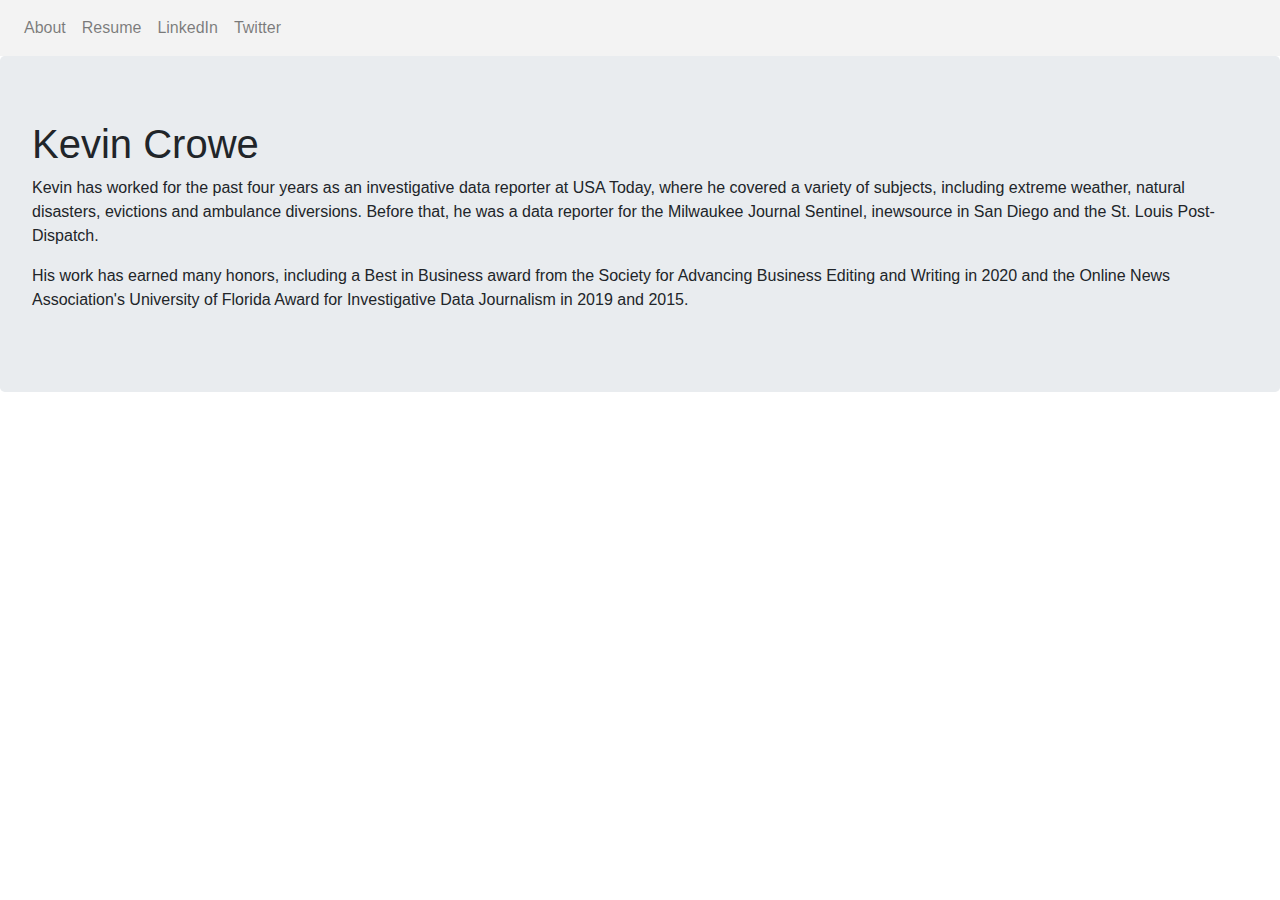
==== index.html @ 81ec3122 "update index page." ====
<!DOCTYPE HTML>
<html>

	<head>
		<title>Kevin Crowe</title>
		
		<!--Bootstrap and stylesheets-->
		<link rel="stylesheet" href="css/bootstrap.min.css">
		<link rel="stylesheet" href="css/style.css" />
		
	</head>

	<body>
		<nav class="navbar navbar-expand-lg navbar-light" style="background-color: #f3f3f3;">

		    <ul class="navbar-nav">

		      <li class="nav-item"><a class="nav-link" href="https://kcrowebasspro.github.io/about.html">About</a></li>

		      <li class="nav-item"><a class="nav-link" href="https://kcrowebasspro.github.io/resume.html">Resume</a></li>

		      <li class="nav-item"><a class="nav-link" href="https://www.linkedin.com/in/kevintcrowe/">LinkedIn</a></li>

		      <li class="nav-item"><a class="nav-link" href="https://twitter.com/kcrowebasspro">Twitter</a></li>

		    </ul>

		</nav>


		<div class="jumbotron">
		<h1>Kevin Crowe</h1>

		<p>Kevin has worked for the past four years as an investigative data reporter at USA Today, where he covered a variety of subjects, including extreme weather, natural disasters, evictions and ambulance diversions. Before that, he was a data reporter for the Milwaukee Journal Sentinel, inewsource in San Diego and the St. Louis Post-Dispatch.</p>

		<p>His work has earned many honors, including a Best in Business award from the Society for Advancing Business Editing and Writing in 2020 and the Online News Association's University of Florida Award for Investigative Data Journalism in 2019 and 2015.</p>

	</body>

</html>
---- css/style.css ----
.html {
	background: #f3f3f3;
}

.body {
	background: #f3f3f3;
	color: #696969;
	font-family: Verdana, sans-serif;
	font-size: 18px;
	max-width: 800px;
	padding: 2em 2em 4em;
}

.h1 {
	color: #696969;
	font-family: Verdana, sans-serif;
	font-size: 45px;	
}
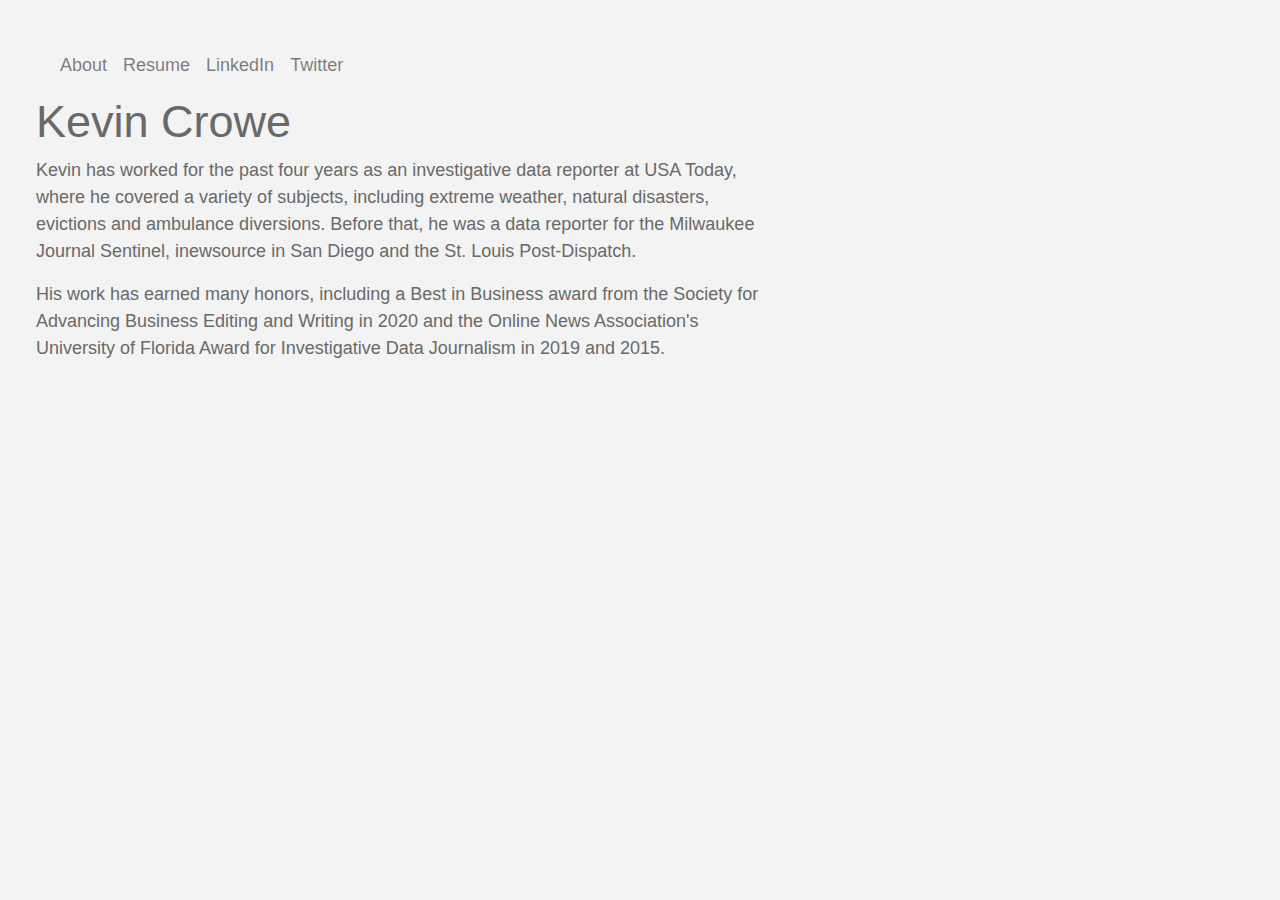
==== commit 26ec7846: "update index" ====
--- a/index.html
+++ b/index.html
@@ -27,8 +27,6 @@
 
 		</nav>
 
-
-		<div class="jumbotron">
 		<h1>Kevin Crowe</h1>
 
 		<p>Kevin has worked for the past four years as an investigative data reporter at USA Today, where he covered a variety of subjects, including extreme weather, natural disasters, evictions and ambulance diversions. Before that, he was a data reporter for the Milwaukee Journal Sentinel, inewsource in San Diego and the St. Louis Post-Dispatch.</p>
--- a/css/style.css
+++ b/css/style.css
@@ -1,8 +1,8 @@
-.html {
+html {
 	background: #f3f3f3;
 }
 
-.body {
+body {
 	background: #f3f3f3;
 	color: #696969;
 	font-family: Verdana, sans-serif;
@@ -11,7 +11,7 @@
 	padding: 2em 2em 4em;
 }
 
-.h1 {
+h1 {
 	color: #696969;
 	font-family: Verdana, sans-serif;
 	font-size: 45px;	
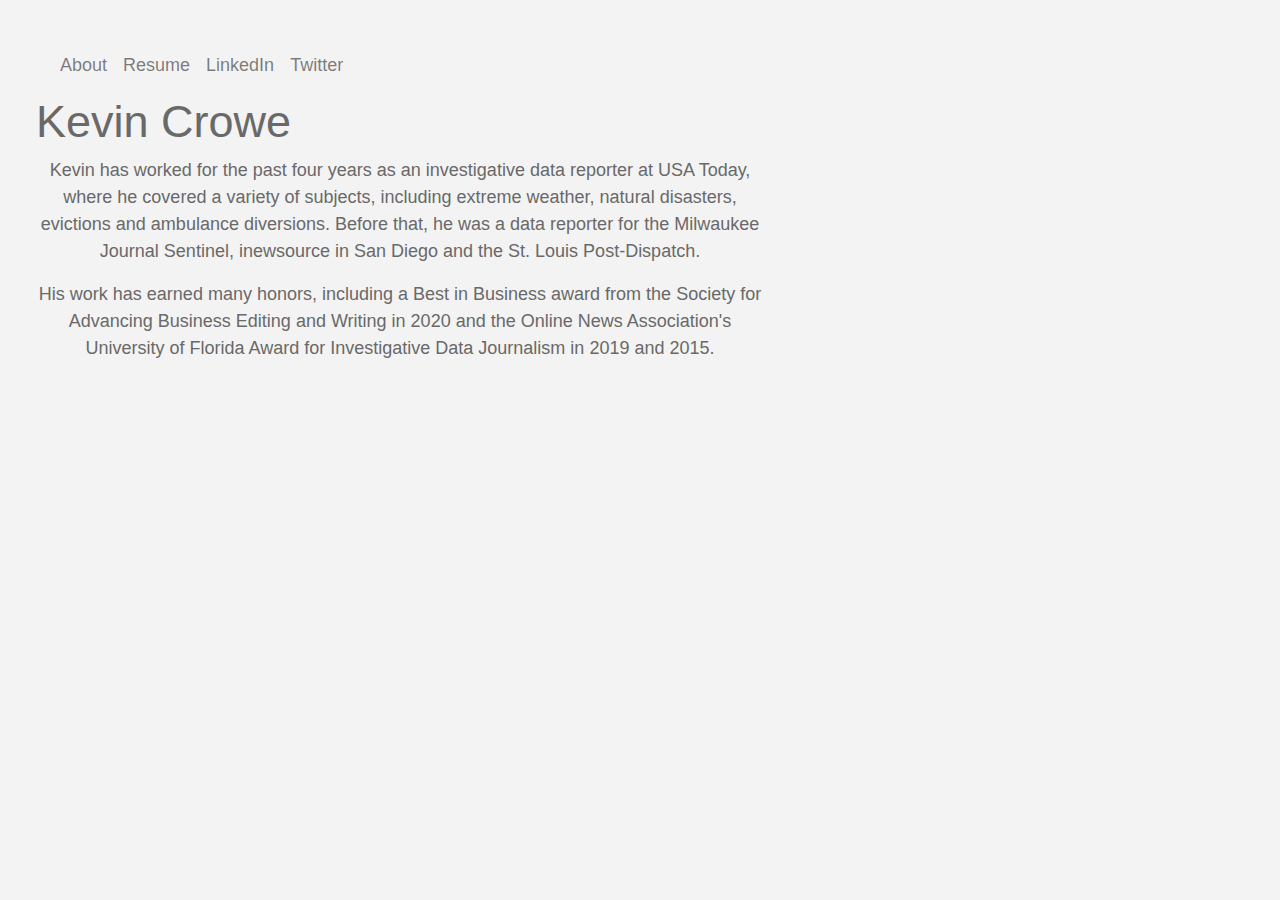
==== commit b89643a3: "fix p tags." ====
--- a/index.html
+++ b/index.html
@@ -26,12 +26,19 @@
 		    </ul>
 
 		</nav>
+		<div class="container">
+			<div class="row">
+				<p class="text-center"><h1>Kevin Crowe</h1></p>
+			</div>
+		</div>	
 
-		<h1>Kevin Crowe</h1>
-
-		<p>Kevin has worked for the past four years as an investigative data reporter at USA Today, where he covered a variety of subjects, including extreme weather, natural disasters, evictions and ambulance diversions. Before that, he was a data reporter for the Milwaukee Journal Sentinel, inewsource in San Diego and the St. Louis Post-Dispatch.</p>
-
-		<p>His work has earned many honors, including a Best in Business award from the Society for Advancing Business Editing and Writing in 2020 and the Online News Association's University of Florida Award for Investigative Data Journalism in 2019 and 2015.</p>
+		<div class="container">
+			<div class="row">
+				<p class="text-center">Kevin has worked for the past four years as an investigative data reporter at USA Today, where he covered a variety of subjects, including extreme weather, natural disasters, evictions and ambulance diversions. Before that, he was a data reporter for the Milwaukee Journal Sentinel, inewsource in San Diego and the St. Louis Post-Dispatch.</p>
+			</div>
+			<div class="row">	
+				<p class="text-center">His work has earned many honors, including a Best in Business award from the Society for Advancing Business Editing and Writing in 2020 and the Online News Association's University of Florida Award for Investigative Data Journalism in 2019 and 2015.</p>
+			</div>
 
 	</body>
 
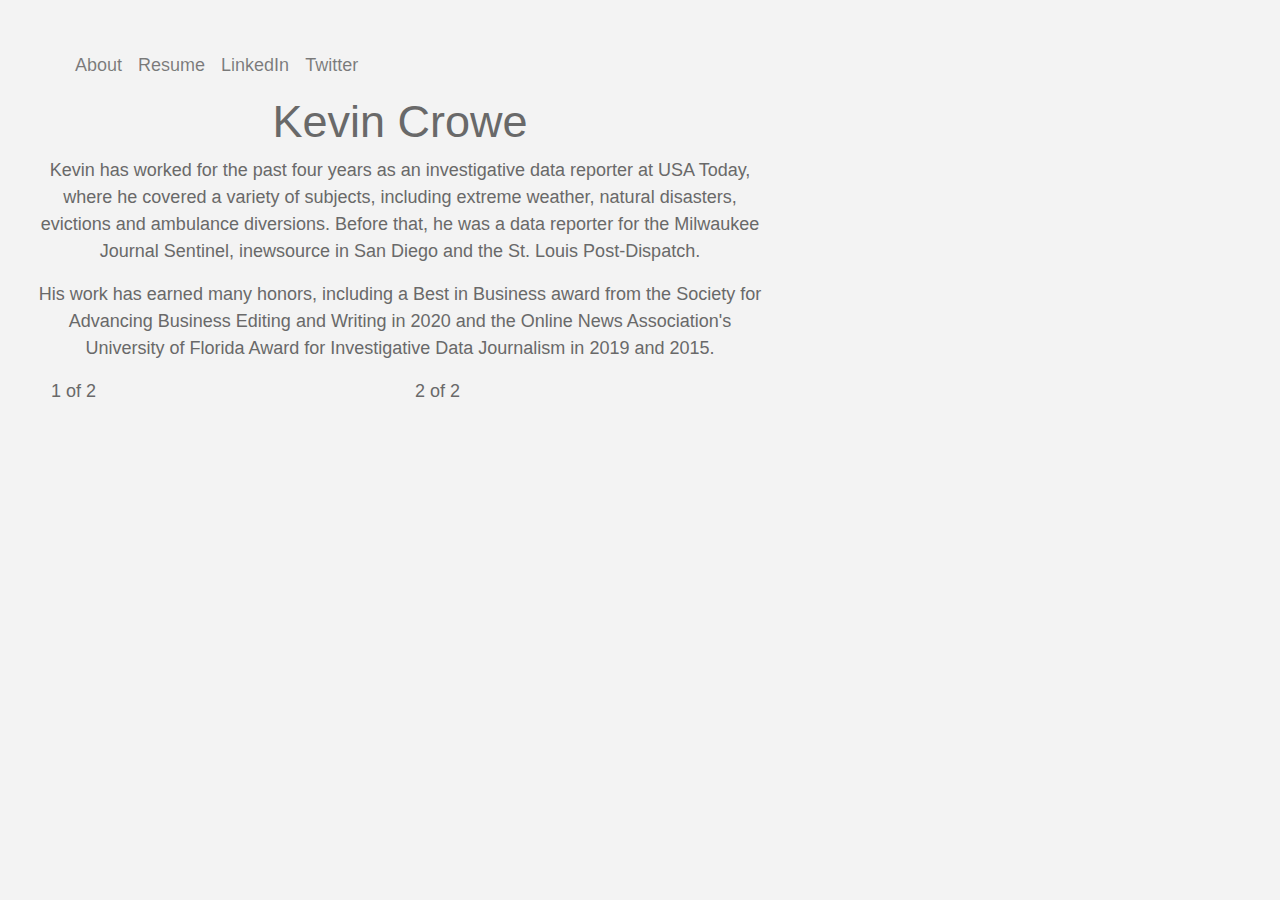
==== commit d0aadce0: "adding assets." ====
--- a/index.html
+++ b/index.html
@@ -11,9 +11,11 @@
 	</head>
 
 	<body>
+
 		<nav class="navbar navbar-expand-lg navbar-light" style="background-color: #f3f3f3;">
+			<div class="container">
 
-		    <ul class="navbar-nav">
+		    <ul class="navbar-nav justify-content-center">
 
 		      <li class="nav-item"><a class="nav-link" href="https://kcrowebasspro.github.io/about.html">About</a></li>
 
@@ -24,13 +26,10 @@
 		      <li class="nav-item"><a class="nav-link" href="https://twitter.com/kcrowebasspro">Twitter</a></li>
 
 		    </ul>
+		</div>
+		</nav>
+				<h1 class="text-center">Kevin Crowe</h1>
 
-		</nav>
-		<div class="container">
-			<div class="row">
-				<p class="text-center"><h1>Kevin Crowe</h1></p>
-			</div>
-		</div>	
 
 		<div class="container">
 			<div class="row">
@@ -39,6 +38,18 @@
 			<div class="row">	
 				<p class="text-center">His work has earned many honors, including a Best in Business award from the Society for Advancing Business Editing and Writing in 2020 and the Online News Association's University of Florida Award for Investigative Data Journalism in 2019 and 2015.</p>
 			</div>
+		</div>
+
+		<div class="container">
+  			<div class="row">
+    			<div class="col">
+     				 1 of 2
+    			</div>
+    		<div class="col">
+     				 2 of 2
+    		</div>
+  		</div>
+
 
 	</body>
 
--- a/css/style.css
+++ b/css/style.css
@@ -14,5 +14,7 @@
 h1 {
 	color: #696969;
 	font-family: Verdana, sans-serif;
-	font-size: 45px;	
-}+	font-size: 45px;
+	text-align: center;	
+}
+
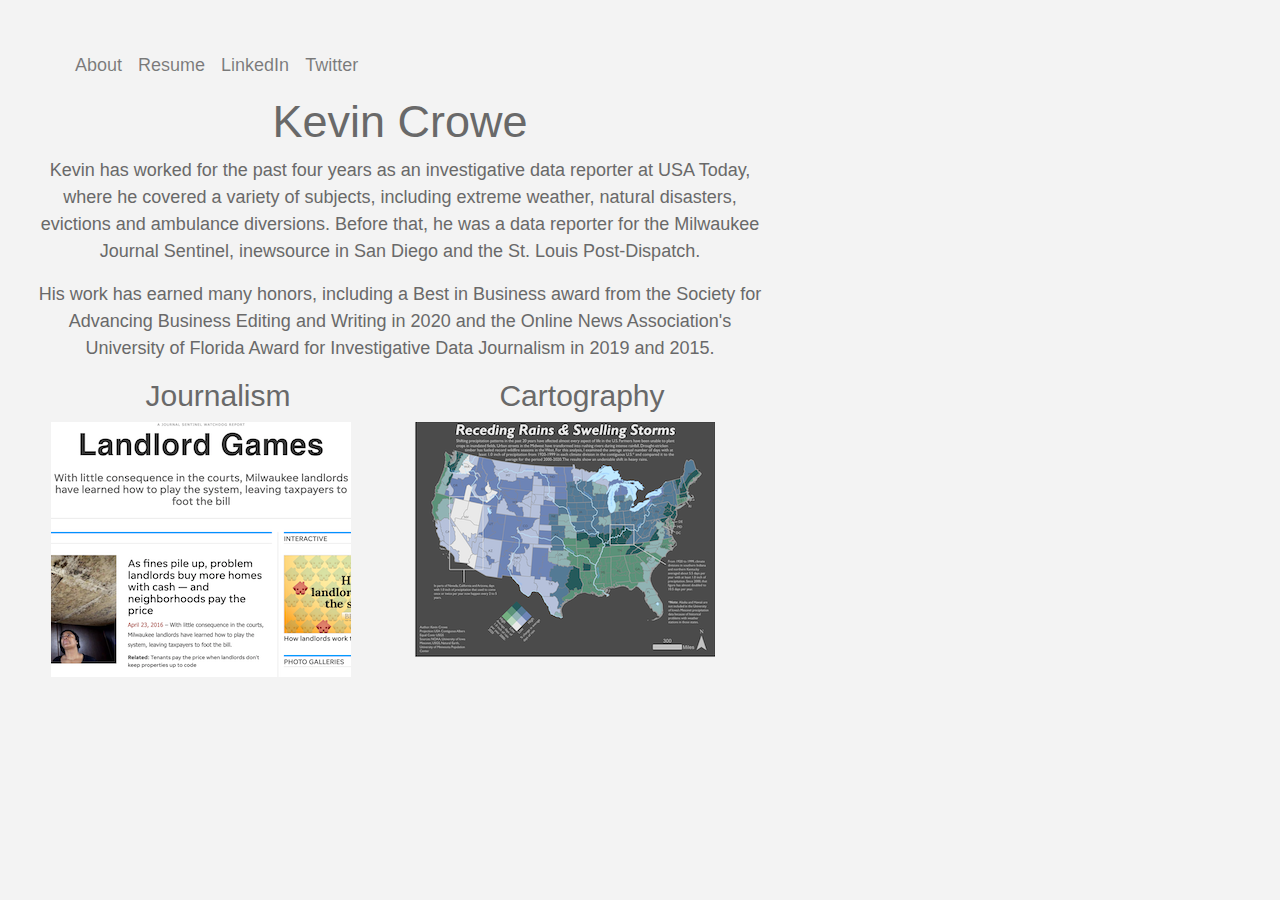
==== commit 0500d162: "add assets, grid." ====
--- a/index.html
+++ b/index.html
@@ -42,12 +42,19 @@
 
 		<div class="container">
   			<div class="row">
-    			<div class="col">
-     				 1 of 2
+    			<div class="col-md-6">
+    				<h2>Journalism</h2>
+     				<a href="journo.html">
+							<img src="assets/landlord_games_300.png" />
+					</a>
     			</div>
-    		<div class="col">
-     				 2 of 2
-    		</div>
+    			<div class="col-md-6">
+    			<h2>Cartography</h2>
+     				 <a href="carto.html">
+							<img src="assets/receding_rains_swelling_storms_300.png" />
+					</a>
+    			</div>
+  			</div>
   		</div>
 
 
--- a/css/style.css
+++ b/css/style.css
@@ -18,3 +18,10 @@
 	text-align: center;	
 }
 
+h2 {
+	color: #696969;
+	font-family: Verdana, sans-serif;
+	font-size: 30px;
+	text-align: center;	
+}
+
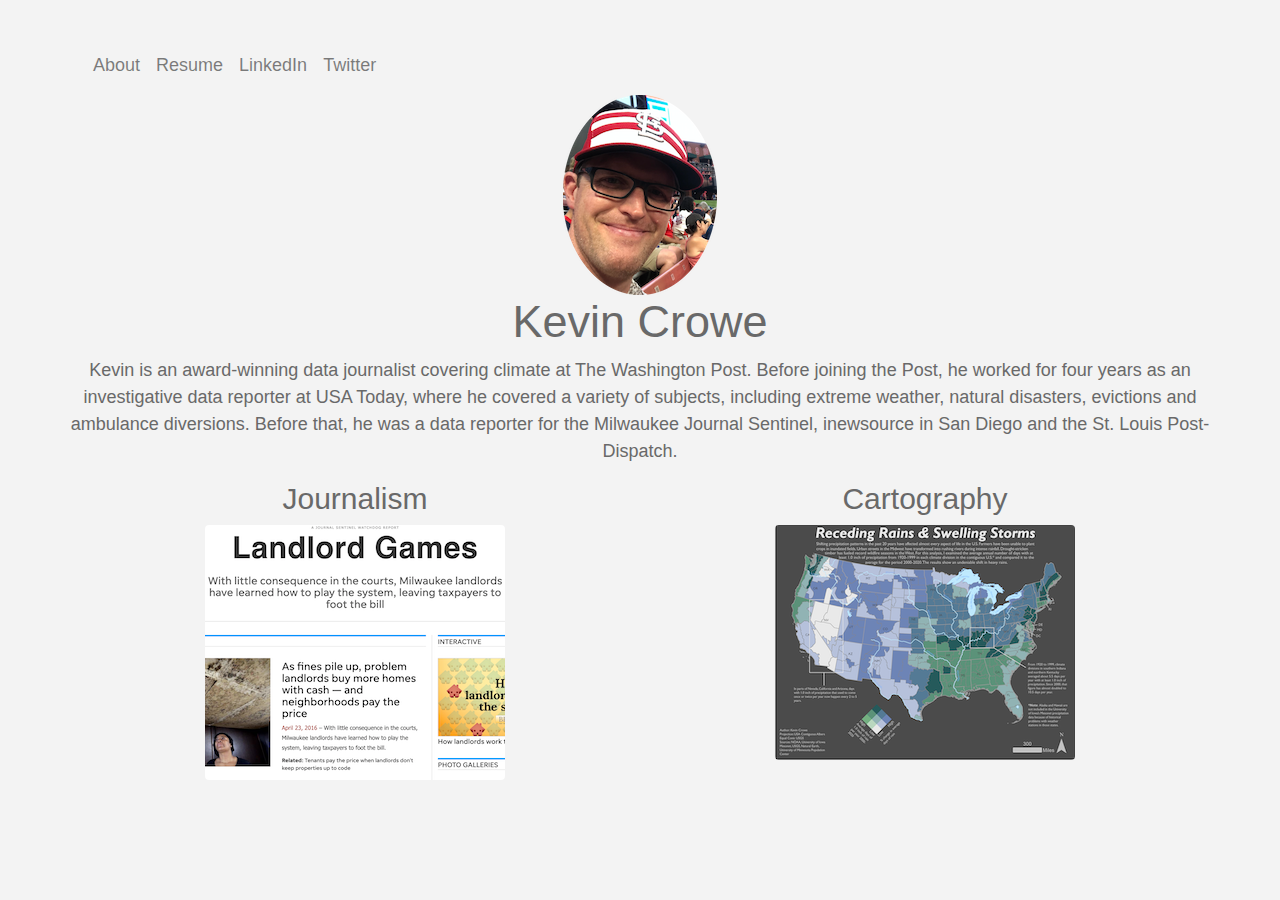
==== commit 43628772: "add assets, change index." ====
--- a/index.html
+++ b/index.html
@@ -26,32 +26,33 @@
 		      <li class="nav-item"><a class="nav-link" href="https://twitter.com/kcrowebasspro">Twitter</a></li>
 
 		    </ul>
+			</div>
+		</nav>
+		<div class="container">
+			<img src="assets/kevin_at_busch_200.png" class="rounded mx-auto d-block">
 		</div>
-		</nav>
+
 				<h1 class="text-center">Kevin Crowe</h1>
 
 
 		<div class="container">
 			<div class="row">
-				<p class="text-center">Kevin has worked for the past four years as an investigative data reporter at USA Today, where he covered a variety of subjects, including extreme weather, natural disasters, evictions and ambulance diversions. Before that, he was a data reporter for the Milwaukee Journal Sentinel, inewsource in San Diego and the St. Louis Post-Dispatch.</p>
-			</div>
-			<div class="row">	
-				<p class="text-center">His work has earned many honors, including a Best in Business award from the Society for Advancing Business Editing and Writing in 2020 and the Online News Association's University of Florida Award for Investigative Data Journalism in 2019 and 2015.</p>
+				<p class="text-center">Kevin is an award-winning data journalist covering climate at The Washington Post. Before joining the Post, he worked for four years as an investigative data reporter at USA Today, where he covered a variety of subjects, including extreme weather, natural disasters, evictions and ambulance diversions. Before that, he was a data reporter for the Milwaukee Journal Sentinel, inewsource in San Diego and the St. Louis Post-Dispatch.</p>
 			</div>
 		</div>
 
 		<div class="container">
   			<div class="row">
     			<div class="col-md-6">
-    				<h2>Journalism</h2>
+    				<h2 class="text-center">Journalism</h2>
      				<a href="journo.html">
-							<img src="assets/landlord_games_300.png" />
+							<img src="assets/landlord_games_300.png" class="rounded mx-auto d-block" />
 					</a>
     			</div>
     			<div class="col-md-6">
-    			<h2>Cartography</h2>
+    			<h2 class="text-center">Cartography</h2>
      				 <a href="carto.html">
-							<img src="assets/receding_rains_swelling_storms_300.png" />
+							<img src="assets/receding_rains_swelling_storms_300.png" class="rounded mx-auto d-block" />
 					</a>
     			</div>
   			</div>
--- a/css/style.css
+++ b/css/style.css
@@ -7,7 +7,7 @@
 	color: #696969;
 	font-family: Verdana, sans-serif;
 	font-size: 18px;
-	max-width: 800px;
+
 	padding: 2em 2em 4em;
 }
 
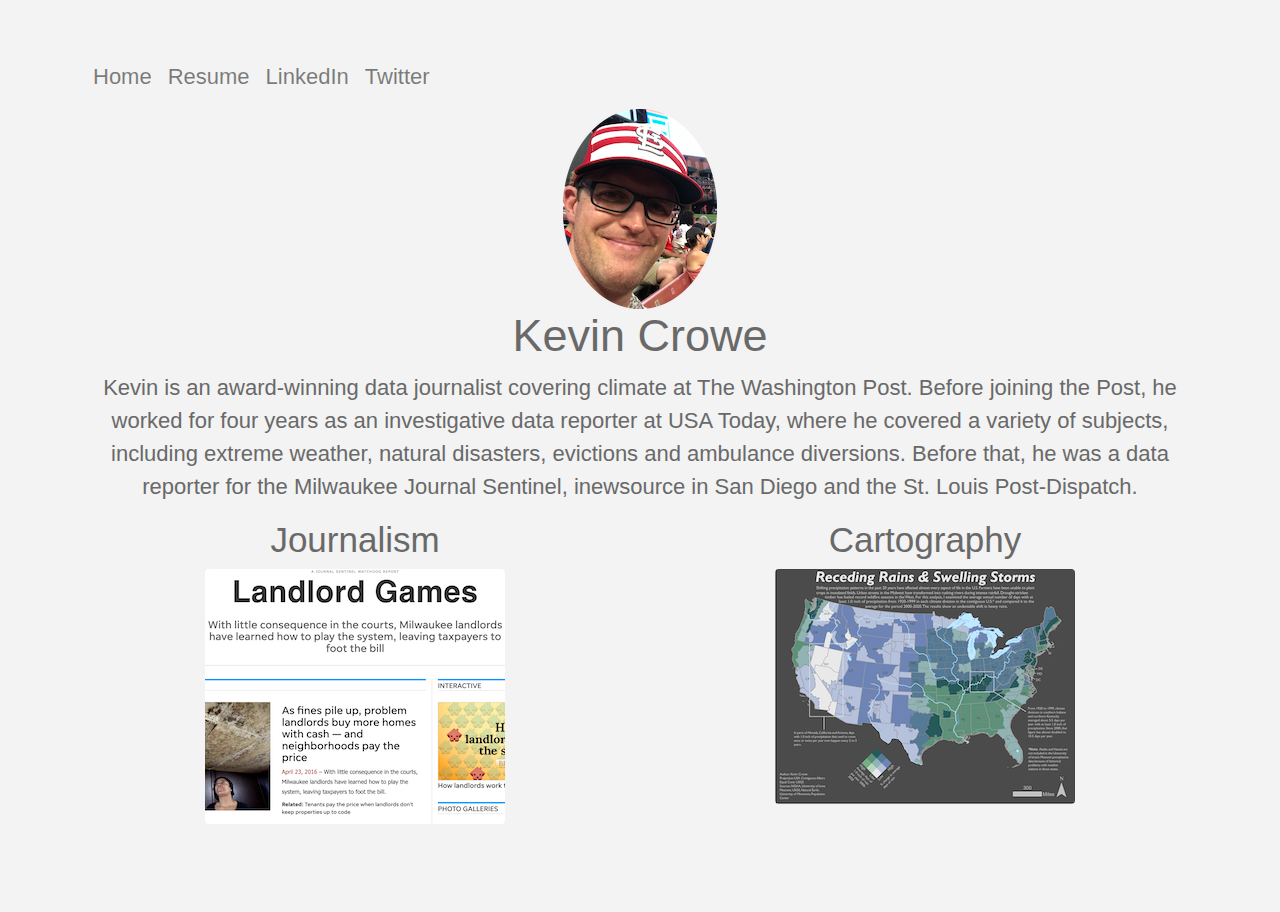
==== commit 3c4a9a94: "add carto page" ====
--- a/index.html
+++ b/index.html
@@ -17,7 +17,7 @@
 
 		    <ul class="navbar-nav justify-content-center">
 
-		      <li class="nav-item"><a class="nav-link" href="https://kcrowebasspro.github.io/about.html">About</a></li>
+		      <li class="nav-item"><a class="nav-link" href="https://kcrowebasspro.github.io">Home</a></li>
 
 		      <li class="nav-item"><a class="nav-link" href="https://kcrowebasspro.github.io/resume.html">Resume</a></li>
 
@@ -43,13 +43,13 @@
 
 		<div class="container">
   			<div class="row">
-    			<div class="col-md-6">
+    			<div class="col">
     				<h2 class="text-center">Journalism</h2>
      				<a href="journo.html">
 							<img src="assets/landlord_games_300.png" class="rounded mx-auto d-block" />
 					</a>
     			</div>
-    			<div class="col-md-6">
+    			<div class="col">
     			<h2 class="text-center">Cartography</h2>
      				 <a href="carto.html">
 							<img src="assets/receding_rains_swelling_storms_300.png" class="rounded mx-auto d-block" />
--- a/css/style.css
+++ b/css/style.css
@@ -6,7 +6,7 @@
 	background: #f3f3f3;
 	color: #696969;
 	font-family: Verdana, sans-serif;
-	font-size: 18px;
+	font-size: 22px;
 
 	padding: 2em 2em 4em;
 }
@@ -21,7 +21,13 @@
 h2 {
 	color: #696969;
 	font-family: Verdana, sans-serif;
-	font-size: 30px;
+	font-size: 35px;
 	text-align: center;	
 }
 
+h3 {
+	color: #696969;
+	font-family: Verdana, sans-serif;
+	font-size: 25px;
+	text-align: center;	
+}
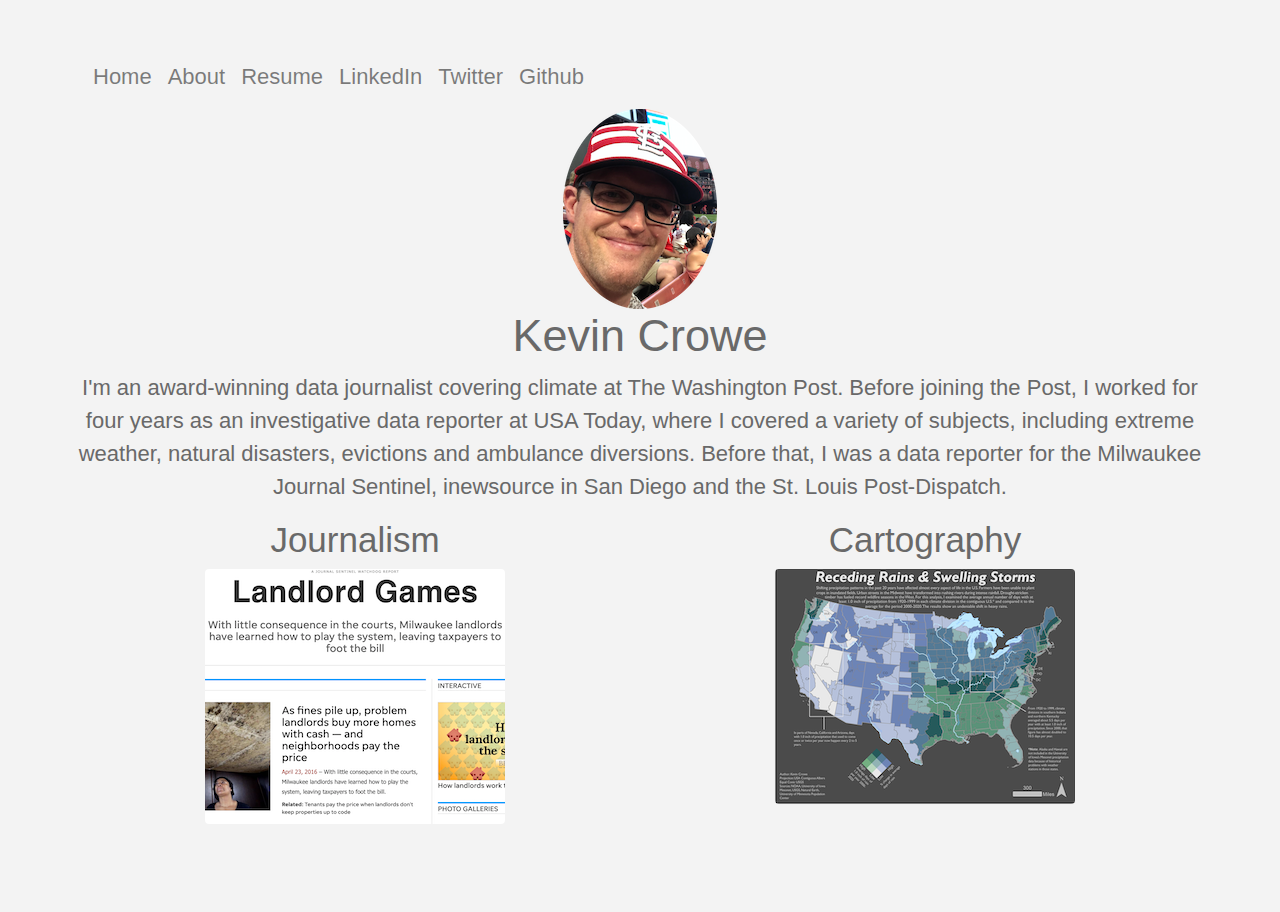
==== commit 76d8840b: "added more in the about page." ====
--- a/index.html
+++ b/index.html
@@ -19,11 +19,15 @@
 
 		      <li class="nav-item"><a class="nav-link" href="https://kcrowebasspro.github.io">Home</a></li>
 
+		      <li class="nav-item"><a class="nav-link" href="https://kcrowebasspro.github.io/about.html">About</a></li>
+
 		      <li class="nav-item"><a class="nav-link" href="https://kcrowebasspro.github.io/resume.html">Resume</a></li>
 
 		      <li class="nav-item"><a class="nav-link" href="https://www.linkedin.com/in/kevintcrowe/">LinkedIn</a></li>
 
 		      <li class="nav-item"><a class="nav-link" href="https://twitter.com/kcrowebasspro">Twitter</a></li>
+
+		      <li class="nav-item"><a class="nav-link" href="https://github.com/kcrowebasspro">Github</a></li>
 
 		    </ul>
 			</div>
@@ -37,7 +41,7 @@
 
 		<div class="container">
 			<div class="row">
-				<p class="text-center">Kevin is an award-winning data journalist covering climate at The Washington Post. Before joining the Post, he worked for four years as an investigative data reporter at USA Today, where he covered a variety of subjects, including extreme weather, natural disasters, evictions and ambulance diversions. Before that, he was a data reporter for the Milwaukee Journal Sentinel, inewsource in San Diego and the St. Louis Post-Dispatch.</p>
+				<p class="text-center">I'm an award-winning data journalist covering climate at The Washington Post. Before joining the Post, I worked for four years as an investigative data reporter at USA Today, where I covered a variety of subjects, including extreme weather, natural disasters, evictions and ambulance diversions. Before that, I was a data reporter for the Milwaukee Journal Sentinel, inewsource in San Diego and the St. Louis Post-Dispatch.</p>
 			</div>
 		</div>
 
